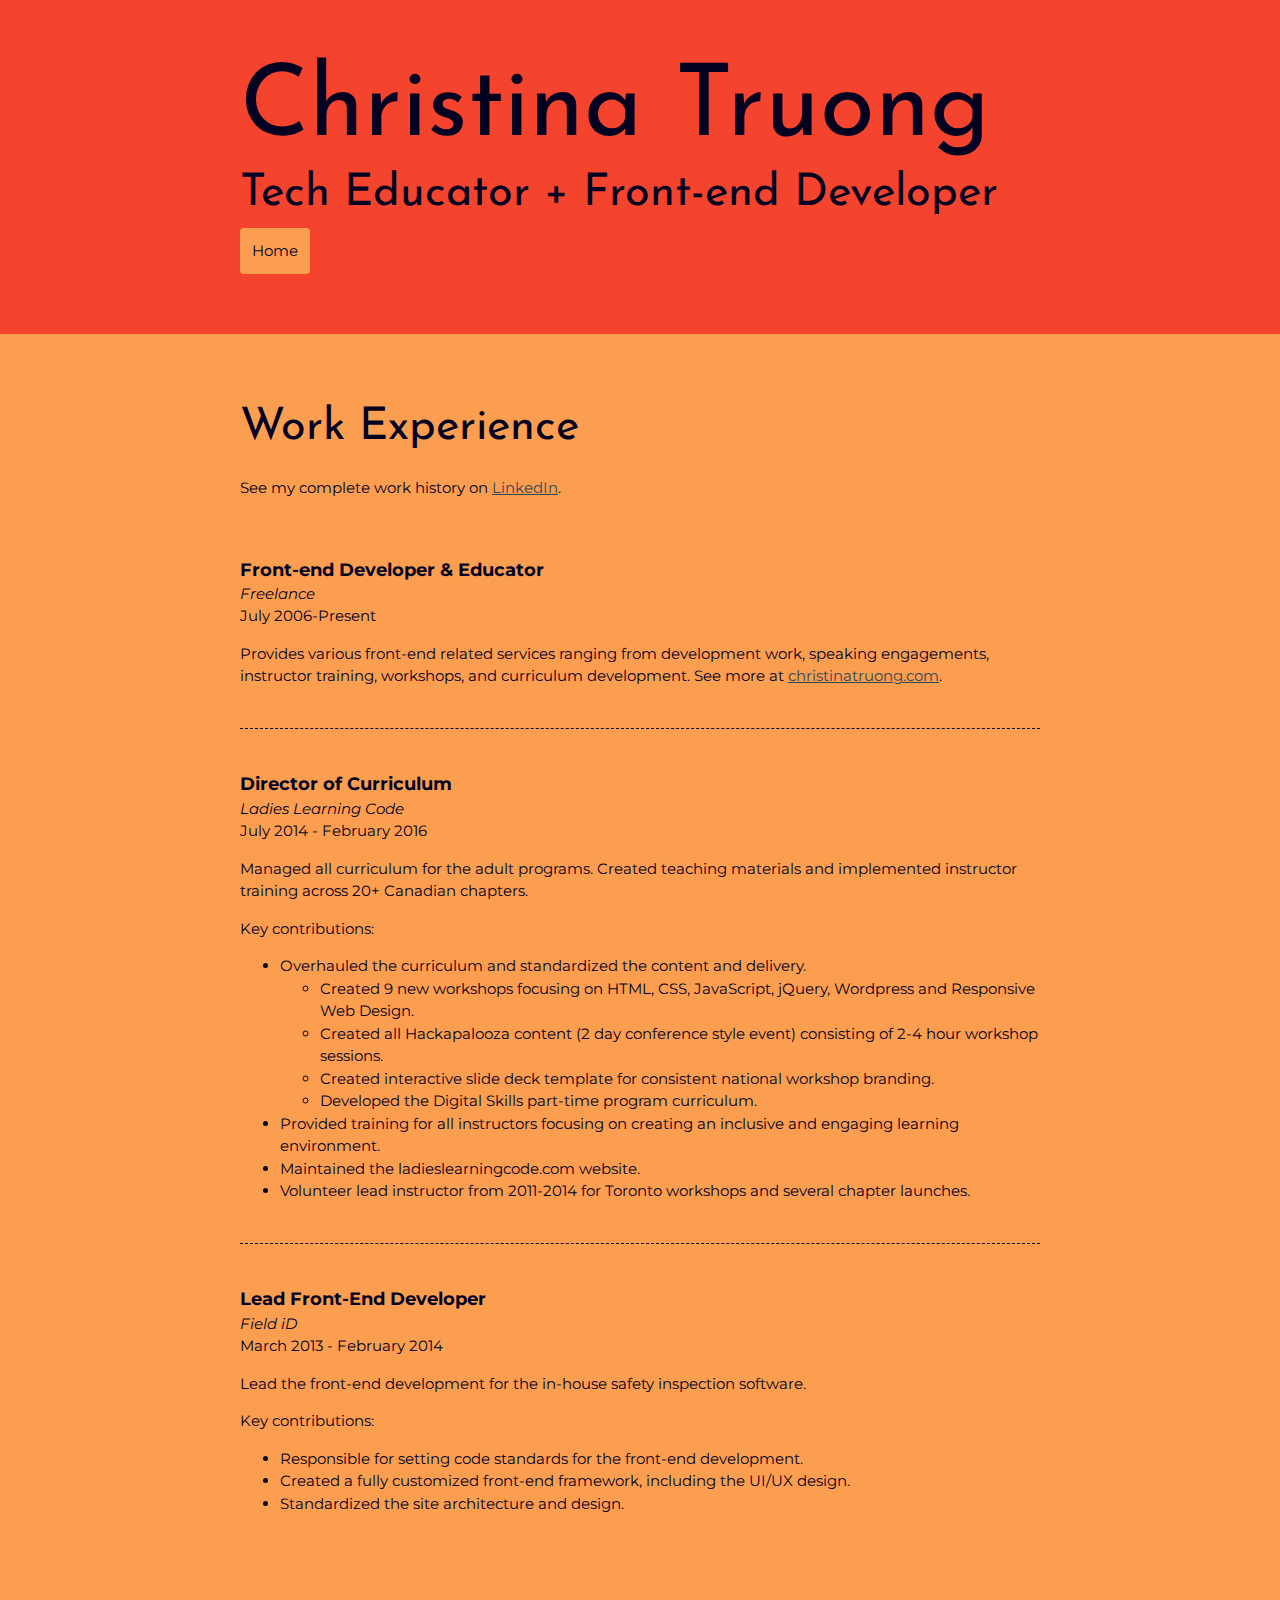
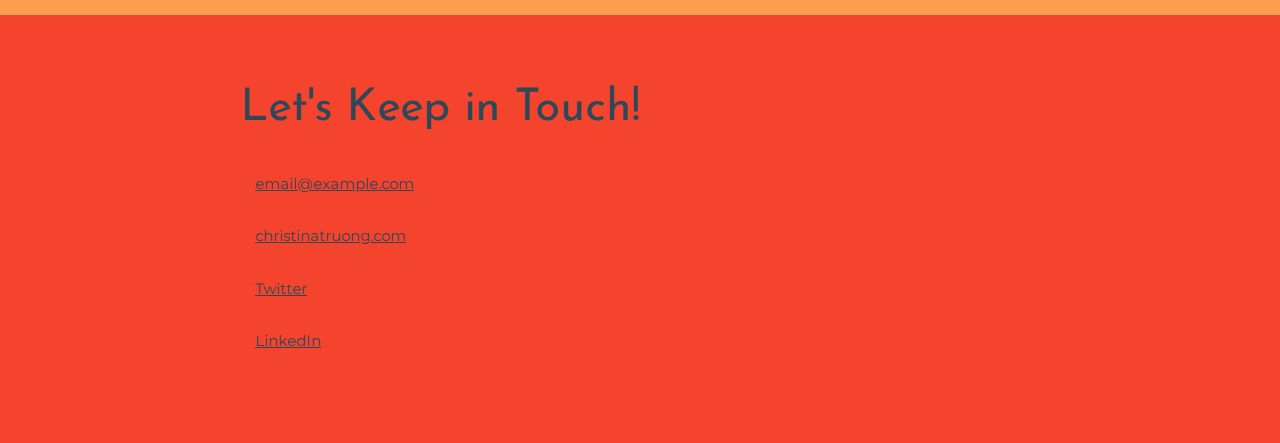
==== workexperience.html @ 688898fb "Create workexperience.html" ====
<!DOCTYPE html>
<html lang="en">
  <head>
    <meta charset="UTF-8">
    <meta name="viewport" content="width=device-width, initial-scale=1.0">
    <title>Christina Truong, Tech Educator + Front-end Developer</title>
    <link href="https://fonts.googleapis.com/css?family=Caveat|Montserrat:400,600&display=swap" rel="stylesheet">
    <link rel="stylesheet" href="css/styles.css">
    <link href="https://fonts.googleapis.com/css?family=Josefin+Sans&display=swap" rel="stylesheet">
  </head>
  <body>
    <main>
      <!-- ***************  ABOUT / PROFILE  **************** -->
      <header>
        <div class="content-wrap">
          <h1>Christina Truong</h1>
          <h2>Tech Educator + Front-end Developer</h2>
          <a class="btn2" href="index.html" target="_blank">Home</a>
        </div>

      </header>


      <!-- ****************  WORK EXPERIENCE  ******************** -->
      <section class="work-experience">
        <div class="content-wrap item-details divider">
          <h2>Work Experience</h2>
          <p>See my complete work history on <a href="https://www.linkedin.com/in/christinatruong/">LinkedIn</a>.</p>

          <!-- Job 1 -->
          <section class="job-item">
            <div class="job-details">
              <h3>Front-end Developer & Educator</h3>
              <p>Freelance</p>
              <p>July 2006-Present</p>
            </div>
            <div class="job-summary">
              <p>Provides various front-end related services ranging from development work, speaking engagements, instructor training, workshops, and curriculum development. See more at  <a href="http://christinatruong.com">christinatruong.com</a>.</p>
            </div>
          </section>

          <!-- Job 2 -->
          <section class="job-item">
            <div class="job-details">
              <h3>Director of Curriculum</h3>
              <p>Ladies Learning Code</p>
              <p>July 2014 - February 2016</p>
            </div>
            <div class="job-summary">
              <p>Managed all curriculum for the adult programs. Created teaching materials and implemented instructor training across 20+ Canadian chapters.</p>
              <p>Key contributions:</p>
              <ul>
                <li>Overhauled the curriculum and standardized the content and delivery.
                  <ul>
                    <li>Created 9 new workshops focusing on HTML, CSS, JavaScript, jQuery, Wordpress and Responsive Web Design.</li>
                    <li>Created all Hackapalooza content (2 day conference style event) consisting of 2-4 hour workshop sessions.</li>
                    <li>Created interactive slide deck template for consistent national workshop branding.</li>
                    <li>Developed the Digital Skills part-time program curriculum.</li>
                  </ul>
                </li>
                <li>Provided training for all instructors focusing on creating an inclusive and engaging learning environment.</li>
                <li>Maintained the ladieslearningcode.com website.</li>
                <li>Volunteer lead instructor from 2011-2014 for Toronto workshops and several chapter launches.</li>
              </ul>
            </div>
          </section>

          <!-- Job 3 -->
          <section class="job-item">
            <div class="job-details">
              <h3>Lead Front-End Developer</h3>
              <p>Field iD</p>
              <p>March 2013 - February 2014</p>
            </div>
            <div class="job-summary">
              <p>Lead the front-end development for the in-house safety inspection software.</p>
              <p>Key contributions:</p>
              <ul>
                <li>Responsible for setting code standards for the front-end development.</li>
                <li>Created a fully customized front-end framework, including the UI/UX design.</li>
                <li>Standardized the site architecture and design.</li>
              </ul>
            </div>
          </section>
        </div>
      </section>

      <!-- ************  CONTACT INFO / SOCIAL MEDIA  ************ -->
      <footer>
        <div class="content-wrap">
          <h2>Let's Keep in Touch!</h2>

          <!-- Social media and contact links. Add or remove any networks. -->
          <ul class="contact-list">
            <li><a href="mailto:email@example.com">email@example.com</a></li>
            <li><a href="http://christinatruong.com" target="_blank">christinatruong.com</a></li>
            <li><a href="http://twitter.com/christinatruong" target="_blank">Twitter</a></li>
            <li><a href="#" target="_blank">LinkedIn</a></li>
          </ul>
        </div>
      </footer>
    </main>
  </body>
</html>
---- css/styles.css ----
/*
Colour Palatte
#86BBD8 - sky blue
#2F4858 - vermillion
#020122 - rich black
#FC9E4F - carrot
*/


/* Global styles
------------------------------------*/
html {
  box-sizing: border-box;
}
*, *:before, *:after {
  box-sizing: inherit;
}

body {
  color: #020122;
  margin: 0;
  padding: 0;
  font-family: 'Montserrat', sans-serif;
  font-size: 15px;
  line-height: 1.5;
}
img {
  width: 300px;
}
a {
  color: #2F4858;
}
a:hover {
  text-decoration: none;
}
h1 {
  font-size: 100px;
  line-height: 1;
}
h2 {
  font-size: 45px;
}
h1, h2 {
  font-family: 'Josefin Sans', sans-serif;
  font-weight: 400;
  margin: 0;
}
.content-wrap {
  max-width: 800px;
  width: 85%;
  margin: 0 auto;
  padding: 60px 0;
}
h3 {
  margin-bottom: 0;
}
.item-details h3 + p {
  font-style: italic;
}
.item-details h3 ~ p {
  margin: 0;
}
.divider > section {
  border-bottom: 1px dashed #020122;
  padding: 25px 0;
}
.divider > section:last-of-type {
  border-bottom: none;
}

.btn2 {
  color: #020122;
  background: #FC9E4F;
  text-decoration: none;
  padding: 12px;
  border-radius: 4px;
  display: inline-block;
}


/* Profile
------------------------------------*/
header {
  background: #F4442E;
  color: #020122;
}


/* Projects
------------------------------------*/
.projects {
  background: #86BBD8;
}
.projects a {
  color: #F4442E;
}
.projects .btn {
  color: #020122;
  background: #F4442E;
  text-decoration: none;
  padding: 8px;
  border-radius: 4px;
  display: inline-block;
}
.projects .btn:hover {
  background: rgba(47, 48, 97, 80%);
}
.project-item {
  overflow: hidden;
}
.project-item h3 {
  margin-top: 0;
}


/* Work Experience
------------------------------------*/
.work-experience {
  background: #FC9E4F;
}


/* Education
------------------------------------*/
.education {
  background-image: url(../images/postits.png);
  background-size: cover;
  background-position: top right;
  padding-bottom: 200px;
}
.education p {
  width: 60%;
}


/* Contact Info
------------------------------------*/
footer {
  background: #F4442E;
  color: #2F4858;
}
.contact-list {
  list-style-type: none;
  padding: 0;
}
.contact-list a {
  padding: 15px;
  display: inline-block;
}
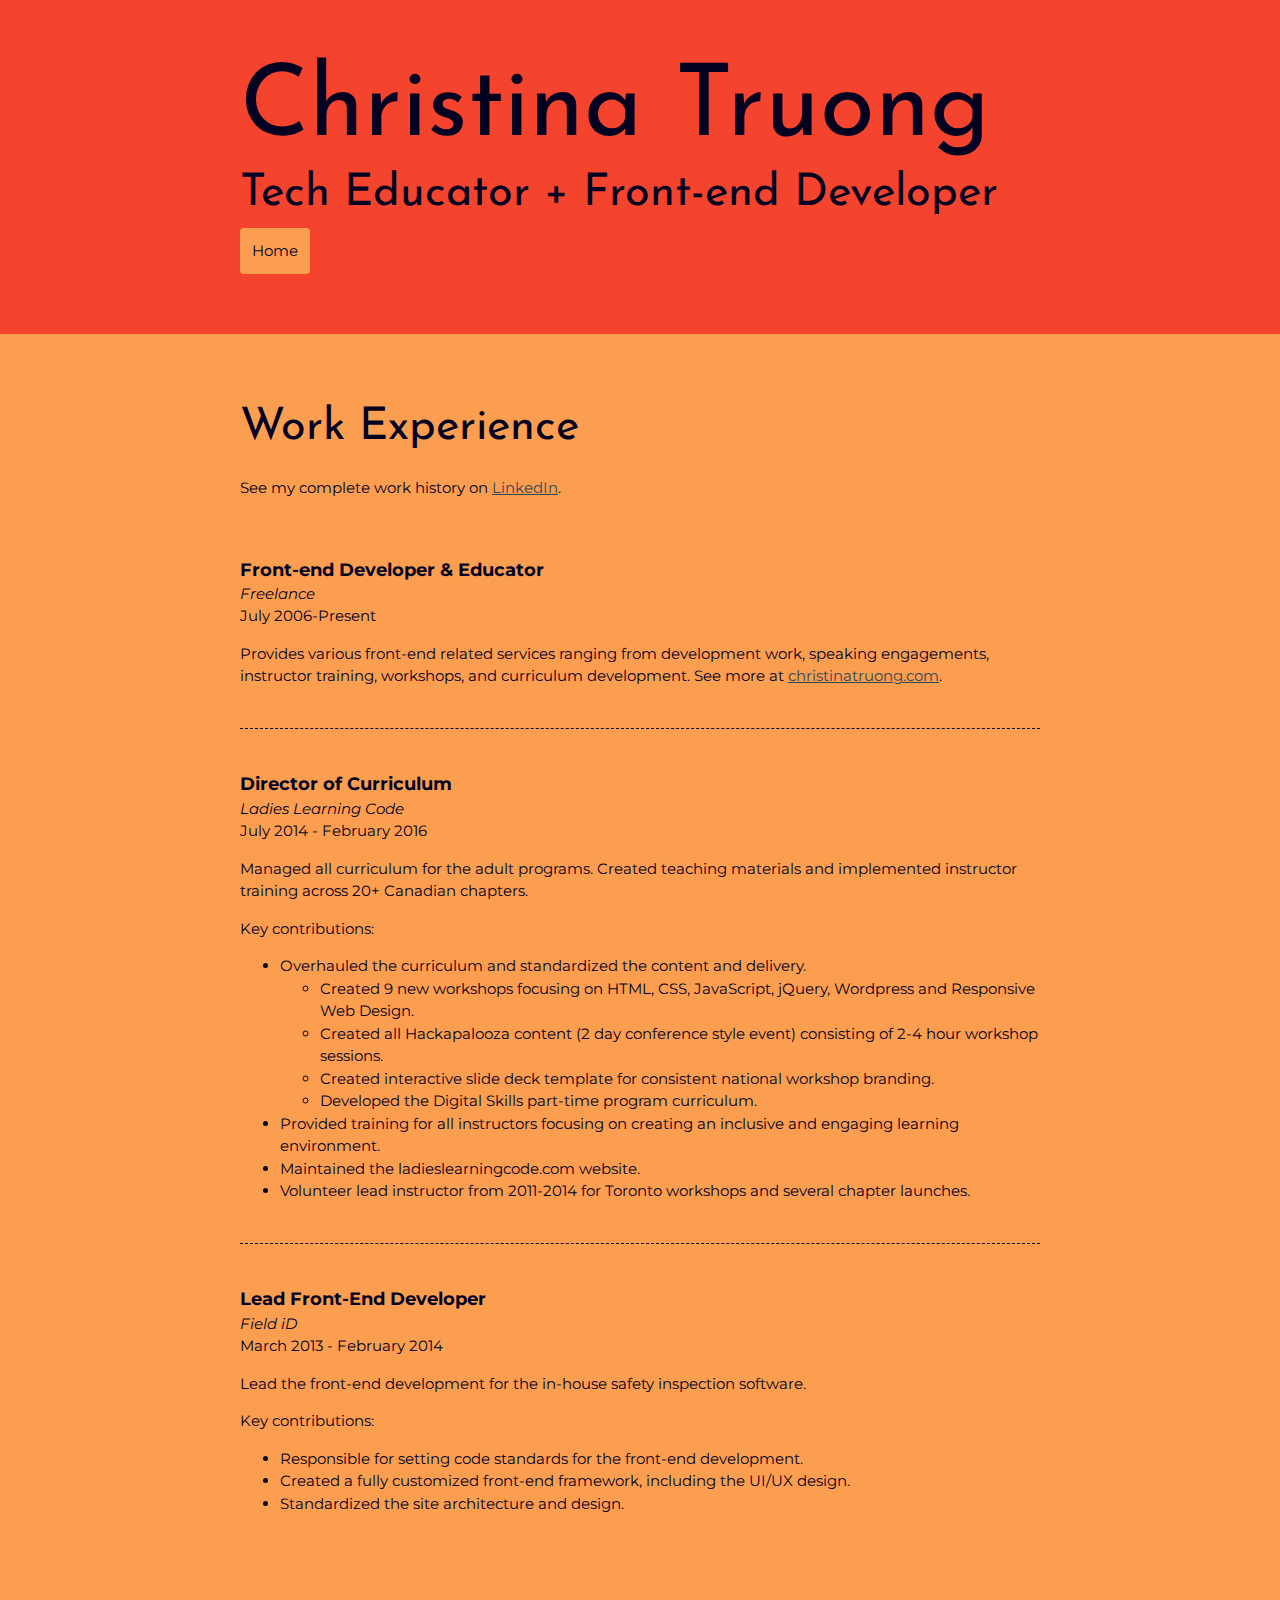
==== commit 29036948: "Update workexperience.html" ====
--- a/workexperience.html
+++ b/workexperience.html
@@ -84,21 +84,4 @@
           </section>
         </div>
       </section>
-
-      <!-- ************  CONTACT INFO / SOCIAL MEDIA  ************ -->
-      <footer>
-        <div class="content-wrap">
-          <h2>Let's Keep in Touch!</h2>
-
-          <!-- Social media and contact links. Add or remove any networks. -->
-          <ul class="contact-list">
-            <li><a href="mailto:email@example.com">email@example.com</a></li>
-            <li><a href="http://christinatruong.com" target="_blank">christinatruong.com</a></li>
-            <li><a href="http://twitter.com/christinatruong" target="_blank">Twitter</a></li>
-            <li><a href="#" target="_blank">LinkedIn</a></li>
-          </ul>
-        </div>
-      </footer>
-    </main>
-  </body>
 </html>
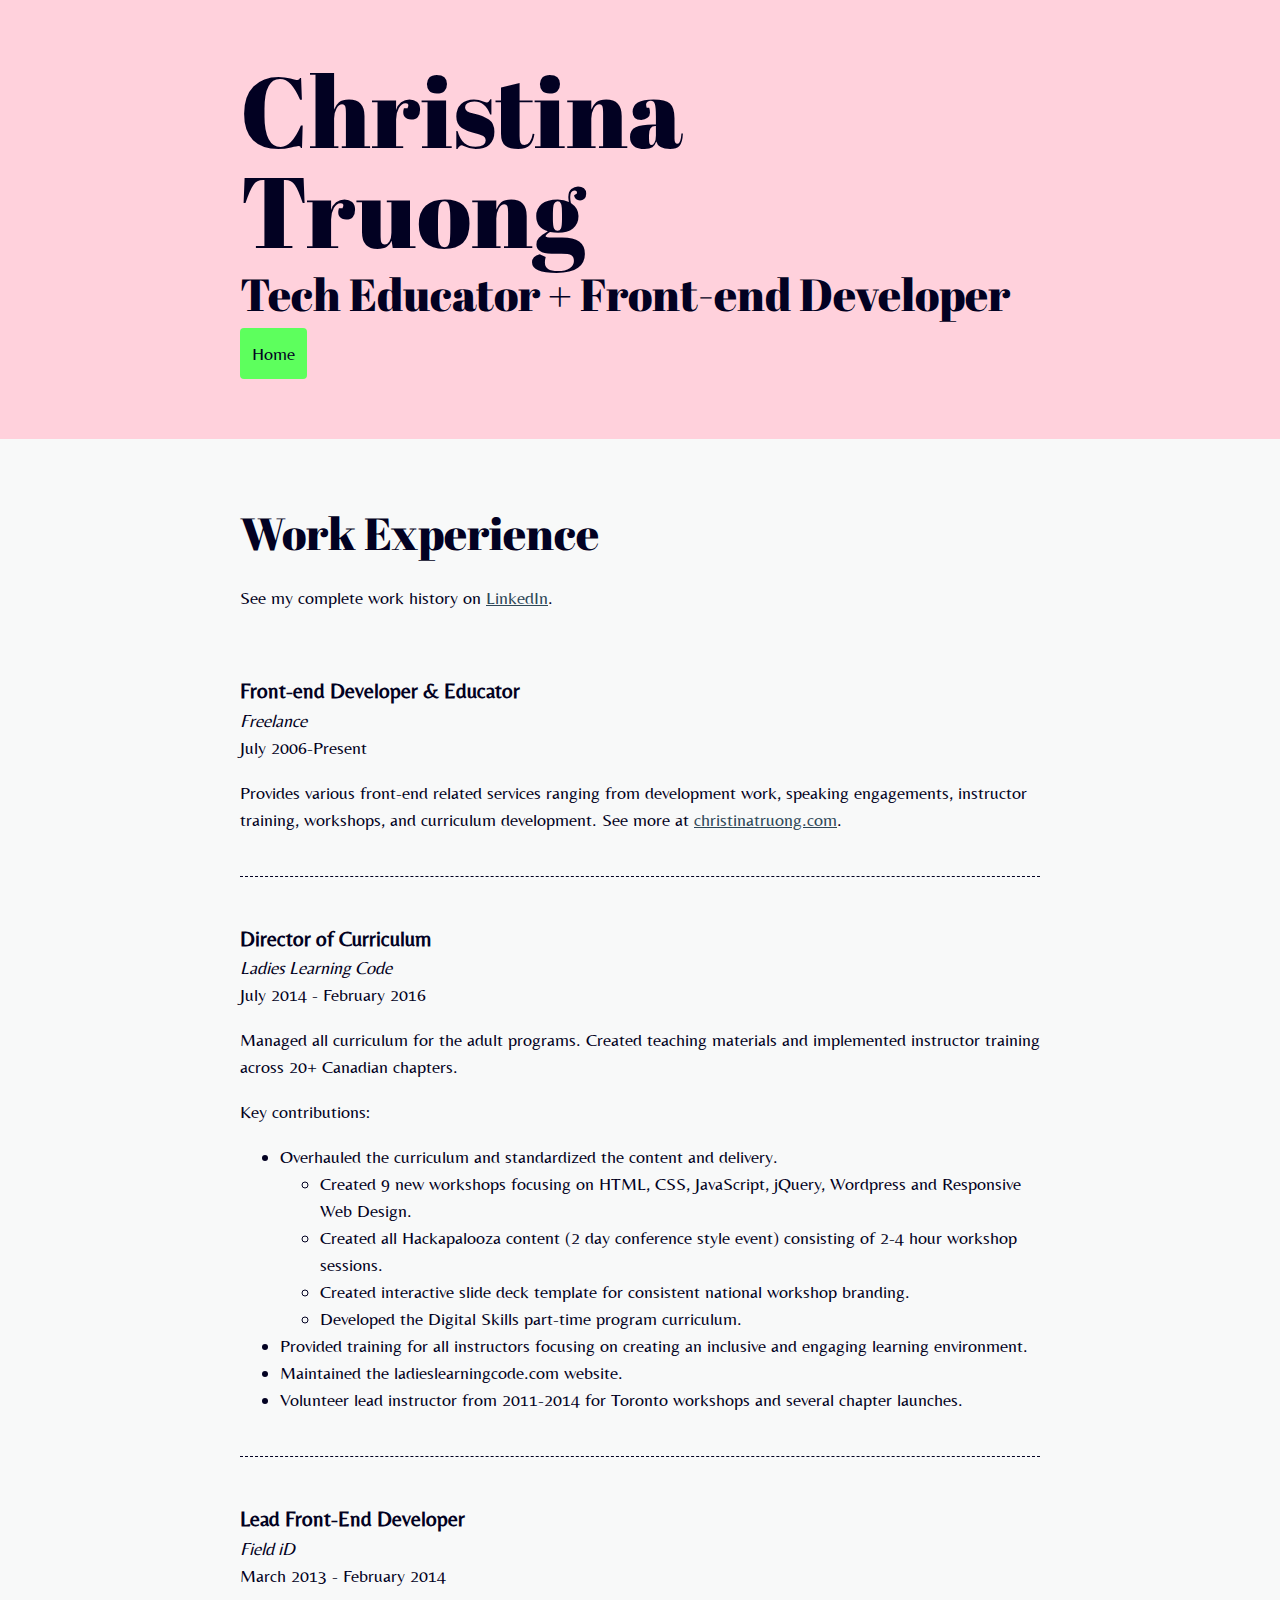
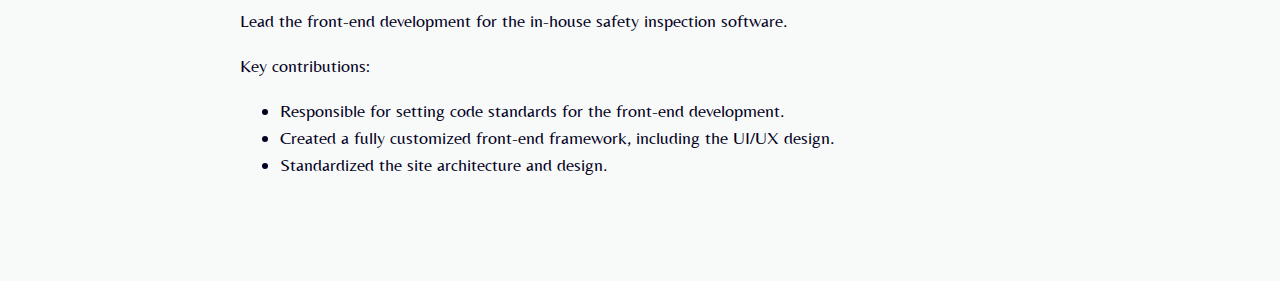
==== commit 51b19a5c: "Update workexperience.html" ====
--- a/workexperience.html
+++ b/workexperience.html
@@ -6,7 +6,7 @@
     <title>Christina Truong, Tech Educator + Front-end Developer</title>
     <link href="https://fonts.googleapis.com/css?family=Caveat|Montserrat:400,600&display=swap" rel="stylesheet">
     <link rel="stylesheet" href="css/styles.css">
-    <link href="https://fonts.googleapis.com/css?family=Josefin+Sans&display=swap" rel="stylesheet">
+    <link href="https://fonts.googleapis.com/css?family=Abril+Fatface|Belleza&display=swap" rel="stylesheet">
   </head>
   <body>
     <main>
--- a/css/styles.css
+++ b/css/styles.css
@@ -1,9 +1,12 @@
 /*
 Colour Palatte
-#86BBD8 - sky blue
 #2F4858 - vermillion
 #020122 - rich black
-#FC9E4F - carrot
+#ffd1dc - millenial pink
+#98ff98 - mint green
+#F6DDCC - putty
+#ffdb58 - lemon
+#F8F9F9 - off white
 */
 
 
@@ -20,8 +23,8 @@
   color: #020122;
   margin: 0;
   padding: 0;
-  font-family: 'Montserrat', sans-serif;
-  font-size: 15px;
+  font-family: 'Belleza', sans-serif;
+  font-size: 18px;
   line-height: 1.5;
 }
 img {
@@ -41,7 +44,7 @@
   font-size: 45px;
 }
 h1, h2 {
-  font-family: 'Josefin Sans', sans-serif;
+  font-family: 'Abril Fatface', cursive;
   font-weight: 400;
   margin: 0;
 }
@@ -70,18 +73,21 @@
 
 .btn2 {
   color: #020122;
-  background: #FC9E4F;
+  background: #5dff5d;
   text-decoration: none;
   padding: 12px;
   border-radius: 4px;
   display: inline-block;
+}
+.btn2:hover {
+  box-shadow: 0 0 2px 1px #020122;
 }
 
 
 /* Profile
 ------------------------------------*/
 header {
-  background: #F4442E;
+  background: #ffd1dc ;
   color: #020122;
 }
 
@@ -89,21 +95,21 @@
 /* Projects
 ------------------------------------*/
 .projects {
-  background: #86BBD8;
+  background: ##F8F9F9;
 }
 .projects a {
   color: #F4442E;
 }
 .projects .btn {
   color: #020122;
-  background: #F4442E;
+  background: #98ff98;
   text-decoration: none;
   padding: 8px;
   border-radius: 4px;
   display: inline-block;
 }
 .projects .btn:hover {
-  background: rgba(47, 48, 97, 80%);
+  box-shadow: 0 0 4px 1px #020122;
 }
 .project-item {
   overflow: hidden;
@@ -116,14 +122,14 @@
 /* Work Experience
 ------------------------------------*/
 .work-experience {
-  background: #FC9E4F;
+  background: #F8F9F9;
 }
 
 
 /* Education
 ------------------------------------*/
 .education {
-  background-image: url(../images/postits.png);
+  background-image: url(../images/postits.jpg);
   background-size: cover;
   background-position: top right;
   padding-bottom: 200px;
@@ -132,11 +138,28 @@
   width: 60%;
 }
 
+/* Hobbies and Interests
+------------------------------------*/
+.hobbies {
+  background: #F6DDCC;
+}
+
+img {
+  width: 250px;
+  border: 1px solid #020122;
+  border-radius: 4px;
+  padding: 8px;
+}
+
+img:hover {
+  box-shadow: 0 0 4px 1px #020122;
+}
+
 
 /* Contact Info
 ------------------------------------*/
 footer {
-  background: #F4442E;
+  background: #ffdb58;
   color: #2F4858;
 }
 .contact-list {
